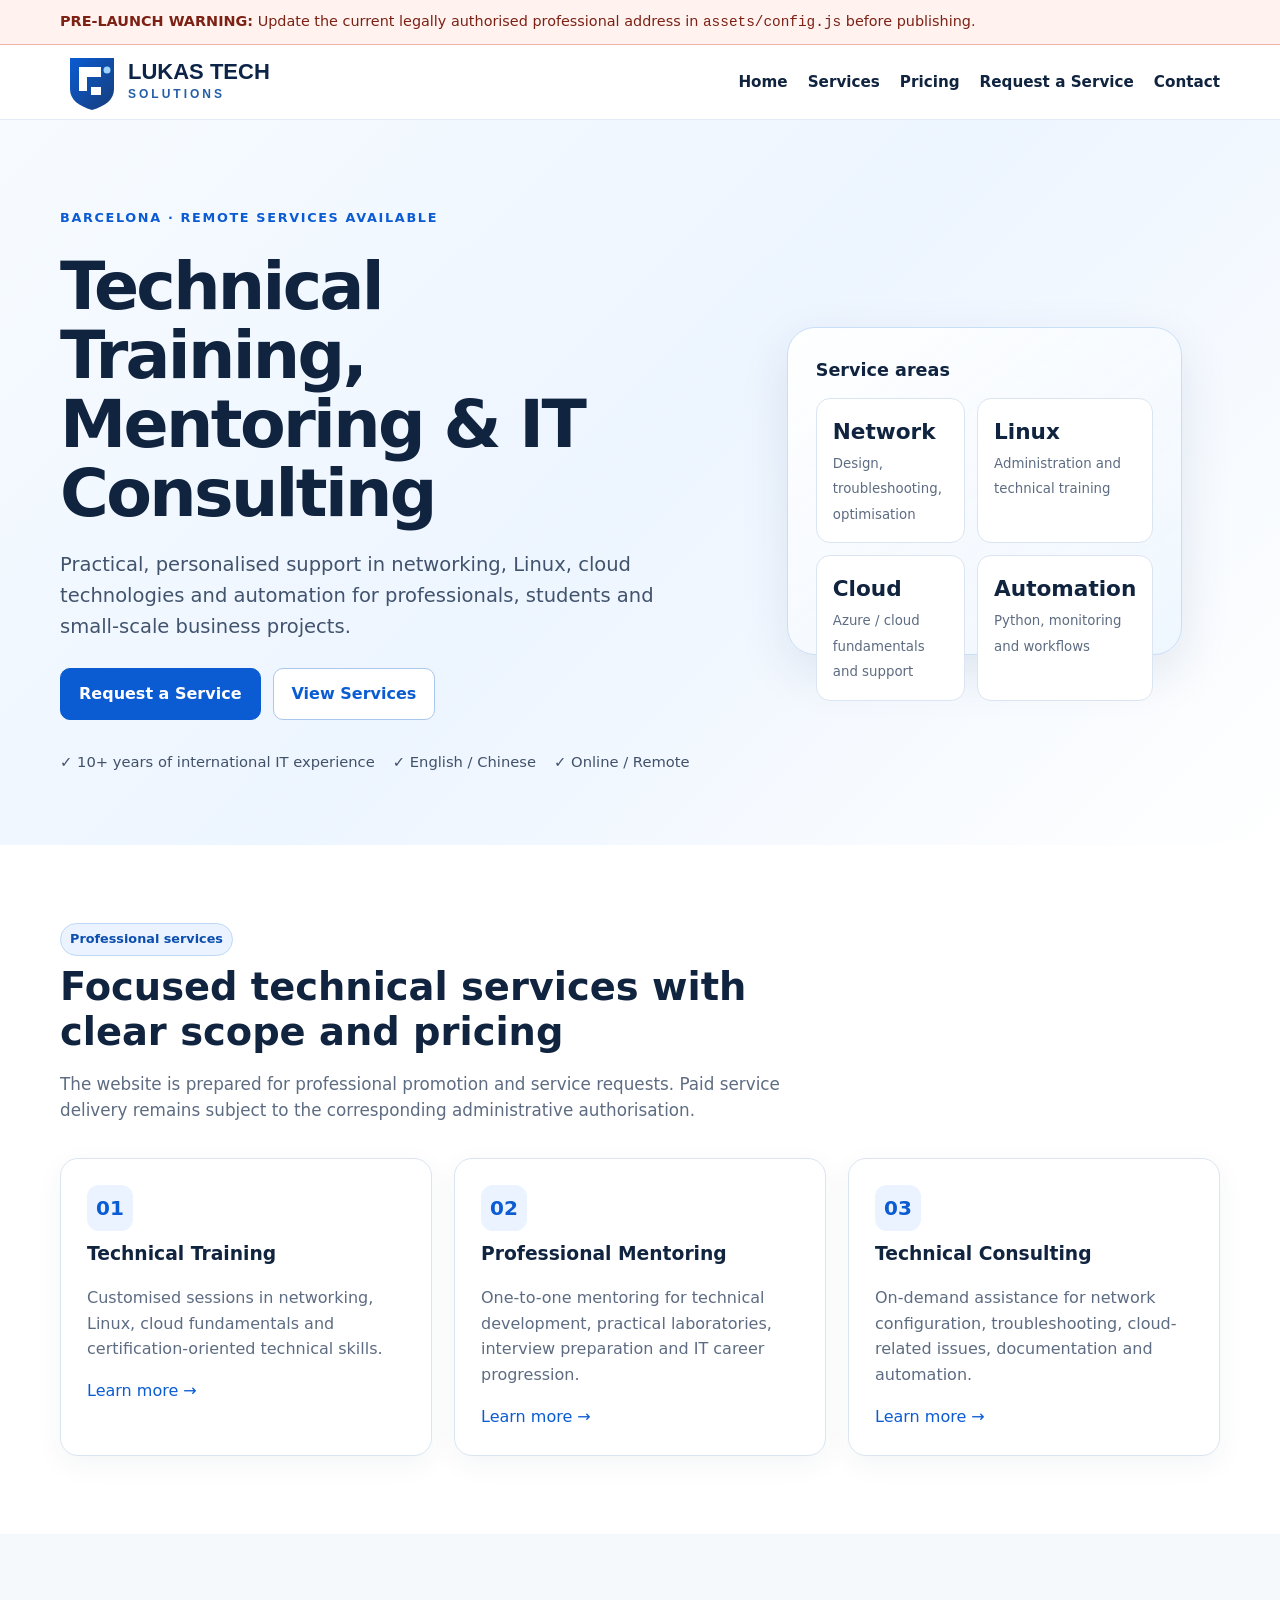
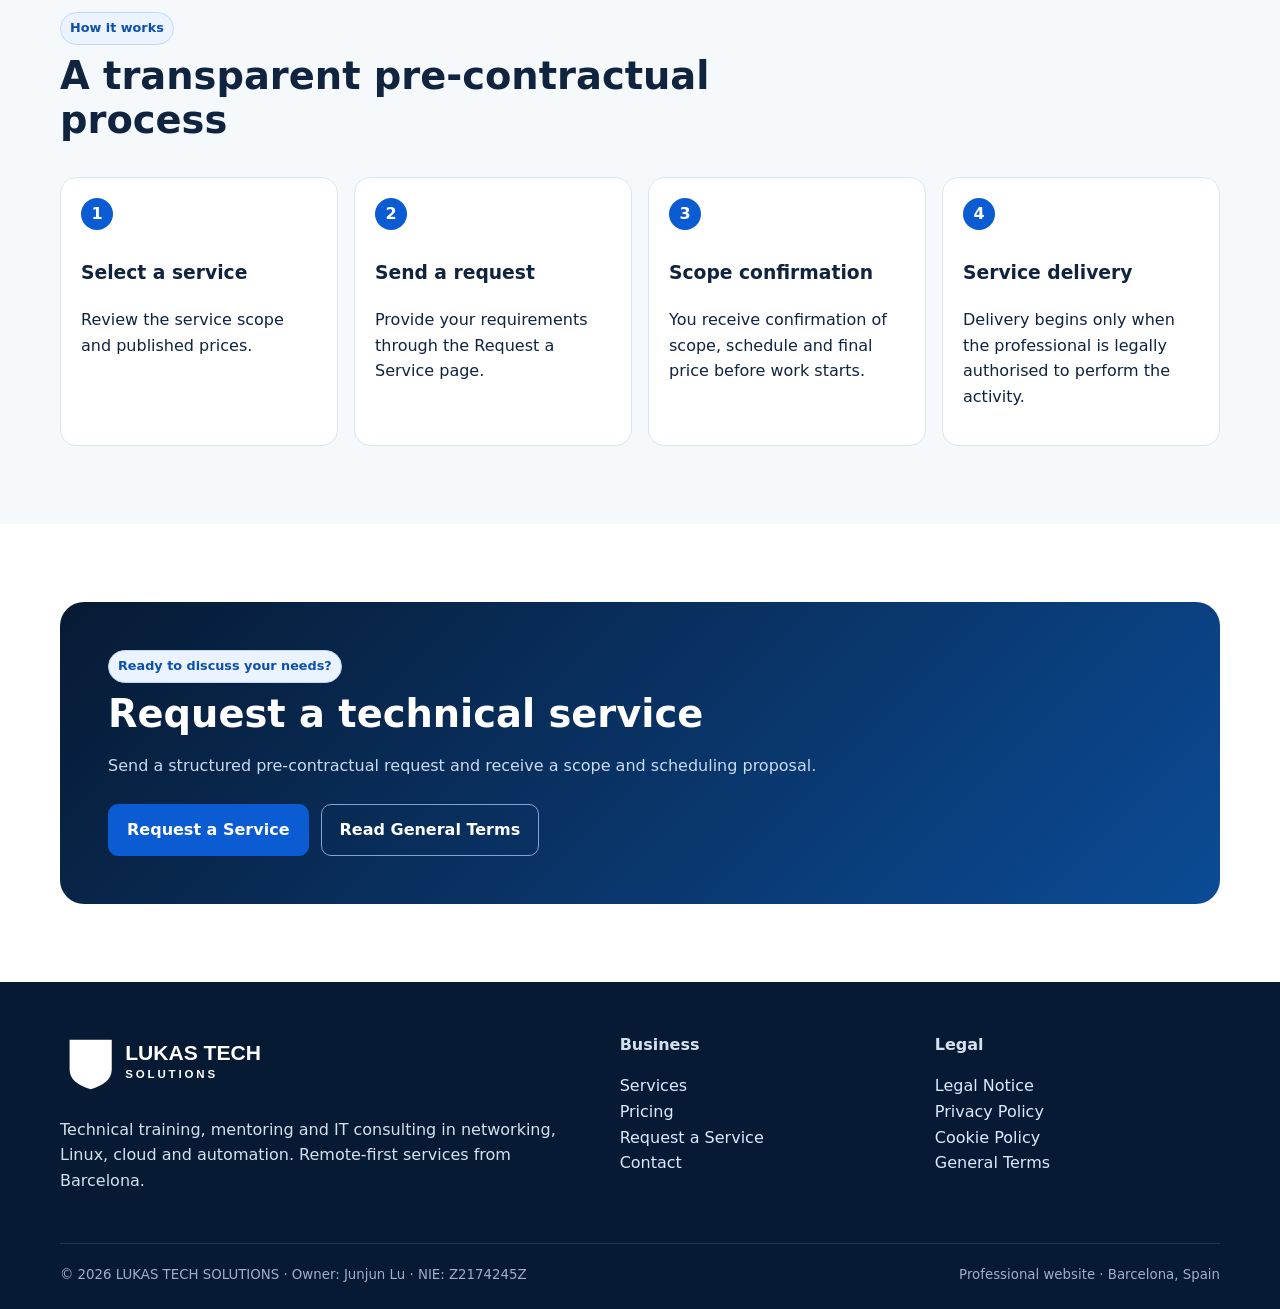
==== index.html @ c0e07ff3 "Add files via upload" ====
<!doctype html><html lang="en"><head><meta charset="utf-8"><meta name="viewport" content="width=device-width,initial-scale=1"><meta name="description" content="Lukas Tech Solutions — technical training, professional mentoring and IT consulting in networking, Linux, cloud and automation."><title>Lukas Tech Solutions</title><link rel="icon" href="assets/logo.svg"><link rel="stylesheet" href="assets/styles.css"><script defer src="assets/config.js"></script><script defer src="assets/site.js"></script></head><body><div id="config-warning" class="top-warning"><div class="container"><strong>PRE-LAUNCH WARNING:</strong> Update the current legally authorised professional address in <code>assets/config.js</code> before publishing.</div></div><header class="site-header"><div class="container nav"><a class="brand" href="index.html"><img src="assets/logo.svg" alt="Lukas Tech Solutions"></a><button class="menu-btn" aria-label="Open menu">☰</button><nav class="nav-links"><a href="index.html" aria-current="page">Home</a><a href="services.html">Services</a><a href="pricing.html">Pricing</a><a href="request-service.html">Request a Service</a><a href="contact.html">Contact</a></nav></div></header><main><section class="hero"><div class="container hero-grid"><div><div class="eyebrow">Barcelona · Remote services available</div><h1>Technical Training, Mentoring & IT Consulting</h1><p class="lead">Practical, personalised support in networking, Linux, cloud technologies and automation for professionals, students and small-scale business projects.</p><div class="actions"><a class="btn" href="request-service.html">Request a Service</a><a class="btn secondary" href="services.html">View Services</a></div><div class="trust-row"><span>✓ 10+ years of international IT experience</span><span>✓ English / Chinese</span><span>✓ Online / Remote</span></div></div><div class="hero-art"><div class="network"><h3>Service areas</h3><div class="dashboard"><div class="metric"><strong>Network</strong><small>Design, troubleshooting, optimisation</small></div><div class="metric"><strong>Linux</strong><small>Administration and technical training</small></div><div class="metric"><strong>Cloud</strong><small>Azure / cloud fundamentals and support</small></div><div class="metric"><strong>Automation</strong><small>Python, monitoring and workflows</small></div></div></div></div></div></section><section class="section"><div class="container"><div class="section-head"><span class="badge">Professional services</span><h2>Focused technical services with clear scope and pricing</h2><p>The website is prepared for professional promotion and service requests. Paid service delivery remains subject to the corresponding administrative authorisation.</p></div><div class="grid-3"><div class="card"><div class="icon">01</div><h3>Technical Training</h3><p>Customised sessions in networking, Linux, cloud fundamentals and certification-oriented technical skills.</p><a href="services.html#training">Learn more →</a></div><div class="card"><div class="icon">02</div><h3>Professional Mentoring</h3><p>One-to-one mentoring for technical development, practical laboratories, interview preparation and IT career progression.</p><a href="services.html#mentoring">Learn more →</a></div><div class="card"><div class="icon">03</div><h3>Technical Consulting</h3><p>On-demand assistance for network configuration, troubleshooting, cloud-related issues, documentation and automation.</p><a href="services.html#consulting">Learn more →</a></div></div></div></section><section class="section alt"><div class="container"><div class="section-head"><span class="badge">How it works</span><h2>A transparent pre-contractual process</h2></div><div class="process"><div class="step"><b>1</b><h3>Select a service</h3><p>Review the service scope and published prices.</p></div><div class="step"><b>2</b><h3>Send a request</h3><p>Provide your requirements through the Request a Service page.</p></div><div class="step"><b>3</b><h3>Scope confirmation</h3><p>You receive confirmation of scope, schedule and final price before work starts.</p></div><div class="step"><b>4</b><h3>Service delivery</h3><p>Delivery begins only when the professional is legally authorised to perform the activity.</p></div></div></div></section><section class="section"><div class="container"><div class="cta"><span class="badge">Ready to discuss your needs?</span><h2>Request a technical service</h2><p>Send a structured pre-contractual request and receive a scope and scheduling proposal.</p><div class="actions"><a class="btn" href="request-service.html">Request a Service</a><a class="btn secondary" href="terms.html">Read General Terms</a></div></div></div></section></main><footer class="site-footer"><div class="container"><div class="footer-grid"><div><img src="assets/logo.svg" alt="Lukas Tech Solutions" style="filter:brightness(0) invert(1);width:230px"><p>Technical training, mentoring and IT consulting in networking, Linux, cloud and automation. Remote-first services from Barcelona.</p></div><div><strong>Business</strong><p><a href="services.html">Services</a><br><a href="pricing.html">Pricing</a><br><a href="request-service.html">Request a Service</a><br><a href="contact.html">Contact</a></p></div><div><strong>Legal</strong><p><a href="legal-notice.html">Legal Notice</a><br><a href="privacy.html">Privacy Policy</a><br><a href="cookies.html">Cookie Policy</a><br><a href="terms.html">General Terms</a></p></div></div><div class="footer-bottom"><small>© <span data-year></span> LUKAS TECH SOLUTIONS · Owner: <span data-config="ownerName"></span> · NIE: <span data-config="nie"></span></small><small>Professional website · Barcelona, Spain</small></div></div></footer></body></html>
---- assets/styles.css ----
:root{--navy:#071a33;--blue:#0b5bd3;--blue2:#1d78ea;--ink:#10233f;--muted:#5d6c82;--line:#dbe5f1;--bg:#f6f9fc;--white:#fff;--ok:#0c7c59;--warn:#a13120;--shadow:0 18px 50px rgba(18,51,88,.10)}*{box-sizing:border-box}html{scroll-behavior:smooth}body{margin:0;font-family:Inter,ui-sans-serif,system-ui,-apple-system,BlinkMacSystemFont,"Segoe UI",sans-serif;color:var(--ink);background:var(--white);line-height:1.6}a{color:var(--blue);text-decoration:none}a:hover{text-decoration:underline}.container{width:min(1160px,92vw);margin:auto}.top-warning{display:none;background:#fff2ef;color:#7c2114;border-bottom:1px solid #f1b4a9;padding:10px 0;font-size:.9rem}.top-warning.show{display:block}.site-header{position:sticky;top:0;z-index:20;background:rgba(255,255,255,.95);backdrop-filter:blur(12px);border-bottom:1px solid rgba(219,229,241,.8)}.nav{height:74px;display:flex;align-items:center;justify-content:space-between;gap:24px}.brand img{width:240px;max-width:56vw;display:block}.nav-links{display:flex;align-items:center;gap:20px;font-size:.95rem;font-weight:700}.nav-links a{color:var(--ink)}.nav-links .btn{color:white}.menu-btn{display:none;border:0;background:none;font-size:1.5rem}.btn{display:inline-flex;align-items:center;justify-content:center;gap:8px;padding:12px 18px;border-radius:10px;background:var(--blue);color:#fff;font-weight:800;border:1px solid var(--blue);cursor:pointer;text-decoration:none}.btn:hover{background:#0848a8;text-decoration:none}.btn.secondary{background:#fff;color:var(--blue);border-color:#aac7ed}.hero{background:linear-gradient(135deg,#f7fbff 0%,#edf5ff 50%,#fff 100%);padding:88px 0 72px;overflow:hidden}.hero-grid{display:grid;grid-template-columns:1.15fr .85fr;align-items:center;gap:52px}.eyebrow{font-weight:800;color:var(--blue);text-transform:uppercase;letter-spacing:.13em;font-size:.8rem}.hero h1{font-size:clamp(2.5rem,5.2vw,4.5rem);line-height:1.04;margin:.35em 0 .3em;letter-spacing:-.04em}.hero p.lead{font-size:1.22rem;color:#41536d;max-width:760px}.actions{display:flex;gap:12px;flex-wrap:wrap;margin-top:26px}.trust-row{display:flex;flex-wrap:wrap;gap:18px;margin-top:30px;color:#40516a;font-size:.92rem}.trust-row span{display:flex;align-items:center;gap:7px}.hero-art{min-height:390px;position:relative}.orb{position:absolute;inset:4% 4% 4% 4%;border-radius:50%;background:radial-gradient(circle at 35% 30%,#fff 0 8%,#a8d1ff 9% 19%,#4b98ef 20% 31%,#133f78 32% 33%,transparent 34%),radial-gradient(circle at 58% 55%,rgba(11,91,211,.35),rgba(11,91,211,.05) 50%,transparent 70%);filter:drop-shadow(0 24px 35px rgba(20,78,145,.2))}.network{position:absolute;inset:8%;border:1px solid #c9def8;border-radius:28px;background:linear-gradient(145deg,rgba(255,255,255,.96),rgba(238,246,255,.88));box-shadow:var(--shadow);padding:28px}.network h3{margin:0 0 14px;font-size:1.1rem}.network .dashboard{display:grid;grid-template-columns:repeat(2,1fr);gap:12px}.metric{background:white;border:1px solid var(--line);padding:16px;border-radius:14px}.metric strong{font-size:1.35rem;display:block}.metric small{color:var(--muted)}.section{padding:78px 0}.section.alt{background:var(--bg)}.section-head{max-width:760px;margin-bottom:34px}.section h2{font-size:clamp(1.9rem,3vw,2.8rem);line-height:1.15;margin:.25em 0}.section-head p{color:var(--muted);font-size:1.05rem}.grid-3{display:grid;grid-template-columns:repeat(3,1fr);gap:22px}.card{background:white;border:1px solid var(--line);border-radius:18px;padding:26px;box-shadow:0 8px 28px rgba(18,51,88,.05)}.card h3{margin:8px 0}.card p{color:var(--muted)}.icon{width:46px;height:46px;border-radius:12px;display:grid;place-items:center;background:#eaf3ff;color:var(--blue);font-weight:900;font-size:1.25rem}.checklist{padding:0;margin:14px 0 0;list-style:none}.checklist li{margin:7px 0;padding-left:22px;position:relative}.checklist li:before{content:"✓";position:absolute;left:0;color:var(--ok);font-weight:900}.pricing{display:grid;grid-template-columns:repeat(4,1fr);gap:18px}.price-card{border:1px solid var(--line);border-radius:18px;padding:24px;background:#fff}.price{font-size:2rem;font-weight:900;color:var(--navy)}.price small{font-size:.85rem;color:var(--muted)}.notice{border-left:4px solid var(--blue);background:#eef6ff;padding:18px 20px;border-radius:8px;color:#27415f}.process{display:grid;grid-template-columns:repeat(4,1fr);gap:16px}.step{padding:20px;border:1px solid var(--line);border-radius:16px;background:#fff}.step b{display:inline-grid;width:32px;height:32px;border-radius:50%;place-items:center;background:var(--blue);color:#fff;margin-bottom:10px}.cta{background:linear-gradient(135deg,#071a33,#0b4b96);color:#fff;border-radius:24px;padding:48px}.cta p{color:#c9dbef}.cta .btn.secondary{background:transparent;color:white;border-color:#7da6d3}.page-hero{padding:64px 0 36px;background:#f6f9fc;border-bottom:1px solid var(--line)}.page-hero h1{font-size:clamp(2.2rem,4vw,3.5rem);margin:.2em 0}.page-hero p{max-width:850px;color:var(--muted)}.content{padding:48px 0 78px}.content h2{margin-top:2rem}.legal{max-width:880px}.legal h2{font-size:1.35rem}.legal p,.legal li{color:#34465d}.form-card{max-width:820px;background:#fff;border:1px solid var(--line);border-radius:20px;padding:30px;box-shadow:var(--shadow)}.form-grid{display:grid;grid-template-columns:1fr 1fr;gap:18px}.field{display:flex;flex-direction:column;gap:7px}.field.full{grid-column:1/-1}.field label{font-weight:800}.field input,.field select,.field textarea{font:inherit;border:1px solid #b9c7d8;border-radius:10px;padding:12px 13px;background:#fff}.field textarea{min-height:150px;resize:vertical}.consent{display:flex;gap:10px;align-items:flex-start;margin:12px 0}.consent input{margin-top:5px;transform:scale(1.15)}.form-status{margin-top:14px;font-weight:700}.site-footer{background:#071a33;color:#d5e0ed;padding:50px 0 24px}.footer-grid{display:grid;grid-template-columns:1.3fr .7fr .7fr;gap:30px}.site-footer a{color:#dbeaff}.site-footer small{color:#9eb0c6}.footer-bottom{border-top:1px solid #183857;margin-top:34px;padding-top:20px;display:flex;justify-content:space-between;gap:20px;flex-wrap:wrap}.badge{display:inline-block;background:#eaf3ff;color:#0c4fae;border:1px solid #bdd8f8;padding:5px 9px;border-radius:999px;font-weight:800;font-size:.8rem}.table-wrap{overflow:auto}.terms-table{width:100%;border-collapse:collapse}.terms-table th,.terms-table td{padding:12px;border-bottom:1px solid var(--line);text-align:left}.terms-table th{width:220px;color:#40516a}.contact-list{display:grid;gap:12px}.contact-item{padding:16px;border:1px solid var(--line);border-radius:12px;background:#fff}.muted{color:var(--muted)}@media(max-width:920px){.nav-links{display:none;position:absolute;top:74px;left:0;right:0;background:white;padding:20px 4vw;border-bottom:1px solid var(--line);flex-direction:column;align-items:flex-start}.nav-links.open{display:flex}.menu-btn{display:block}.hero-grid,.grid-3,.pricing,.process,.footer-grid{grid-template-columns:1fr 1fr}.hero-art{min-height:330px}}@media(max-width:620px){.hero{padding-top:58px}.hero-grid,.grid-3,.pricing,.process,.footer-grid,.form-grid{grid-template-columns:1fr}.field.full{grid-column:auto}.network{inset:2%;padding:18px}.hero-art{min-height:310px}.cta{padding:30px}.brand img{width:210px}}
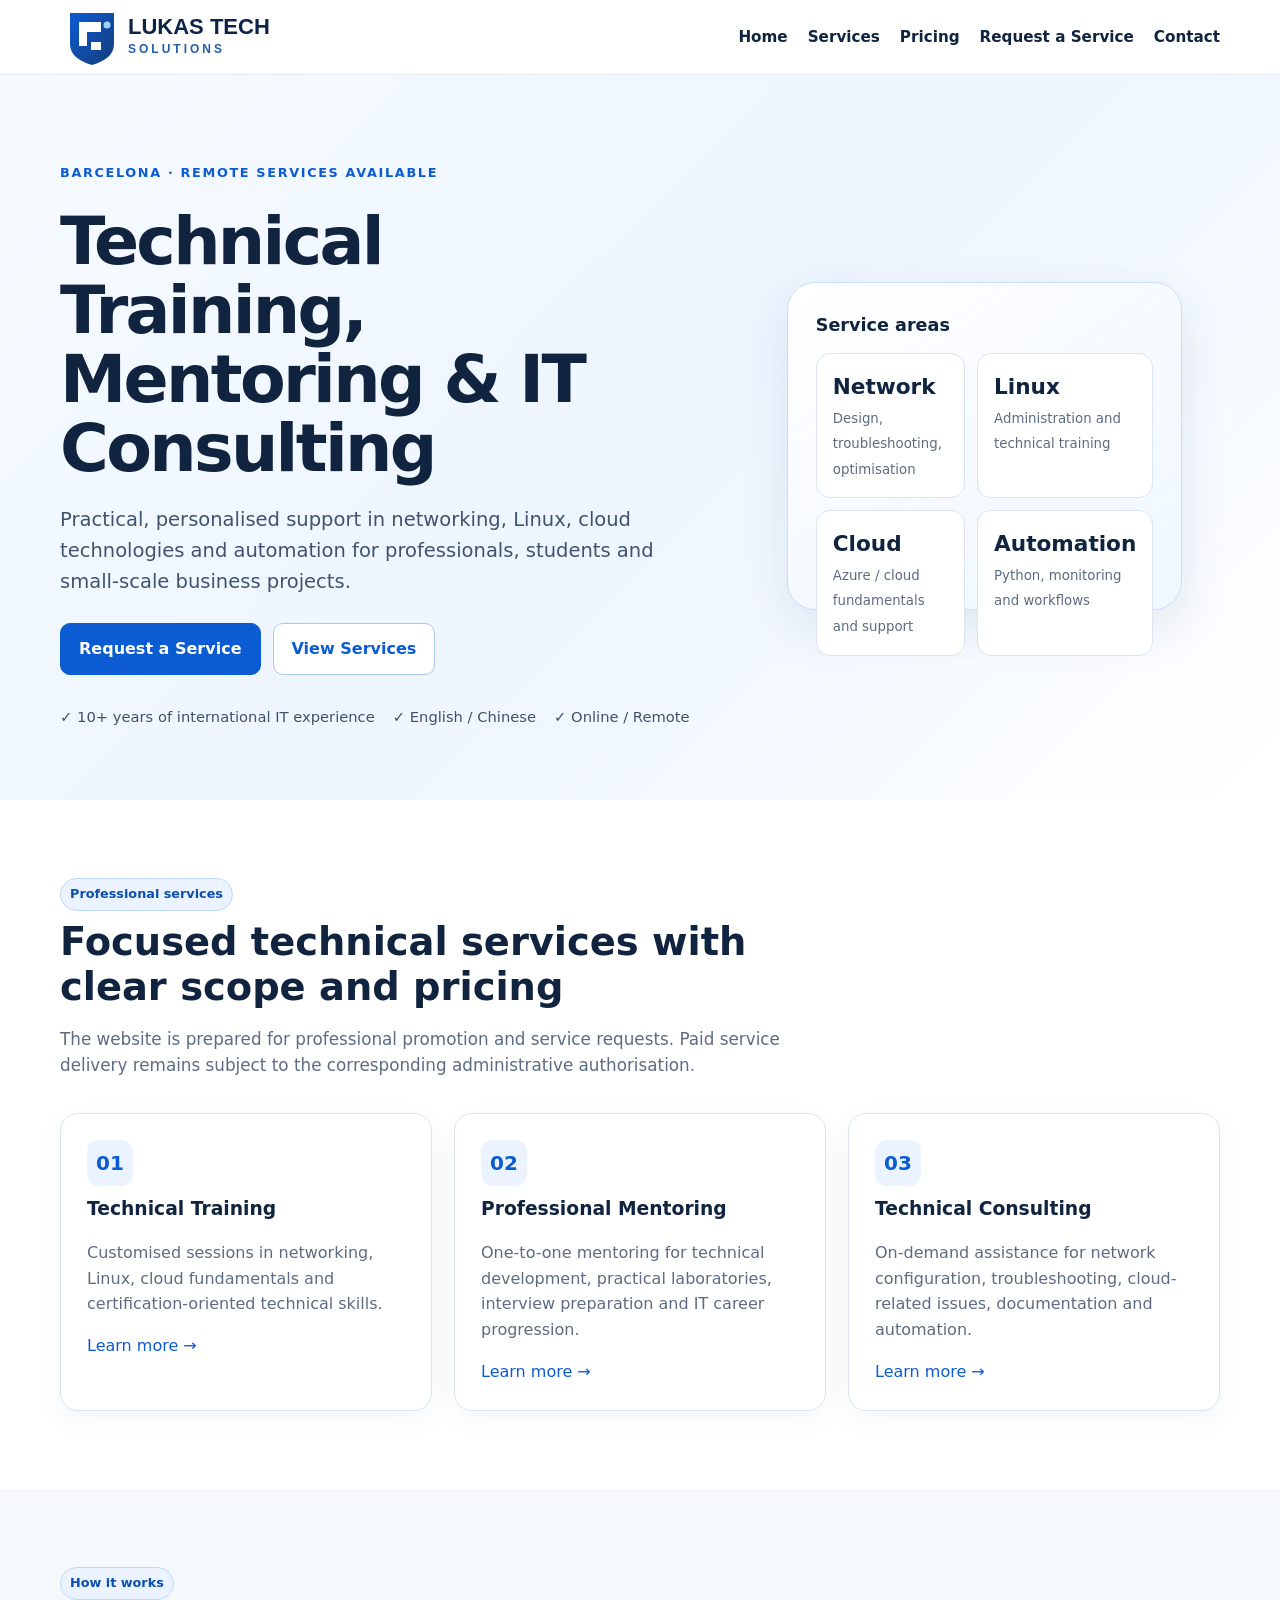
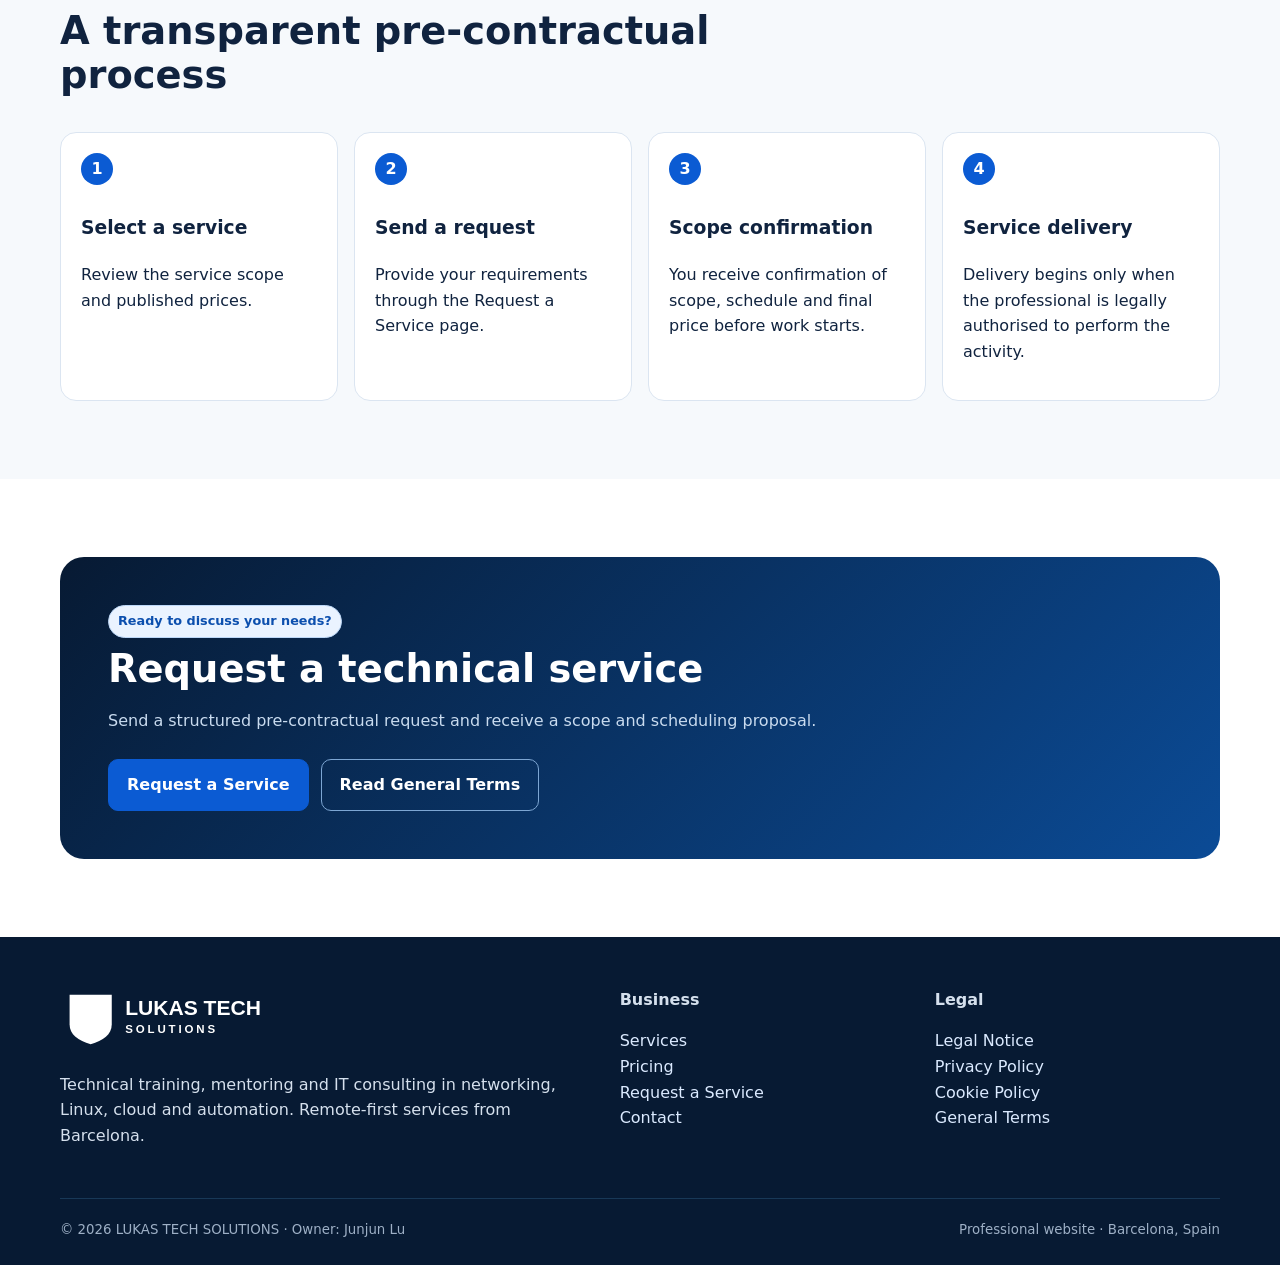
==== commit a81370bf: "Fix HTML encoding issues in index.html" ====
--- a/index.html
+++ b/index.html
@@ -1 +1 @@
-<!doctype html><html lang="en"><head><meta charset="utf-8"><meta name="viewport" content="width=device-width,initial-scale=1"><meta name="description" content="Lukas Tech Solutions — technical training, professional mentoring and IT consulting in networking, Linux, cloud and automation."><title>Lukas Tech Solutions</title><link rel="icon" href="assets/logo.svg"><link rel="stylesheet" href="assets/styles.css"><script defer src="assets/config.js"></script><script defer src="assets/site.js"></script></head><body><div id="config-warning" class="top-warning"><div class="container"><strong>PRE-LAUNCH WARNING:</strong> Update the current legally authorised professional address in <code>assets/config.js</code> before publishing.</div></div><header class="site-header"><div class="container nav"><a class="brand" href="index.html"><img src="assets/logo.svg" alt="Lukas Tech Solutions"></a><button class="menu-btn" aria-label="Open menu">☰</button><nav class="nav-links"><a href="index.html" aria-current="page">Home</a><a href="services.html">Services</a><a href="pricing.html">Pricing</a><a href="request-service.html">Request a Service</a><a href="contact.html">Contact</a></nav></div></header><main><section class="hero"><div class="container hero-grid"><div><div class="eyebrow">Barcelona · Remote services available</div><h1>Technical Training, Mentoring & IT Consulting</h1><p class="lead">Practical, personalised support in networking, Linux, cloud technologies and automation for professionals, students and small-scale business projects.</p><div class="actions"><a class="btn" href="request-service.html">Request a Service</a><a class="btn secondary" href="services.html">View Services</a></div><div class="trust-row"><span>✓ 10+ years of international IT experience</span><span>✓ English / Chinese</span><span>✓ Online / Remote</span></div></div><div class="hero-art"><div class="network"><h3>Service areas</h3><div class="dashboard"><div class="metric"><strong>Network</strong><small>Design, troubleshooting, optimisation</small></div><div class="metric"><strong>Linux</strong><small>Administration and technical training</small></div><div class="metric"><strong>Cloud</strong><small>Azure / cloud fundamentals and support</small></div><div class="metric"><strong>Automation</strong><small>Python, monitoring and workflows</small></div></div></div></div></div></section><section class="section"><div class="container"><div class="section-head"><span class="badge">Professional services</span><h2>Focused technical services with clear scope and pricing</h2><p>The website is prepared for professional promotion and service requests. Paid service delivery remains subject to the corresponding administrative authorisation.</p></div><div class="grid-3"><div class="card"><div class="icon">01</div><h3>Technical Training</h3><p>Customised sessions in networking, Linux, cloud fundamentals and certification-oriented technical skills.</p><a href="services.html#training">Learn more →</a></div><div class="card"><div class="icon">02</div><h3>Professional Mentoring</h3><p>One-to-one mentoring for technical development, practical laboratories, interview preparation and IT career progression.</p><a href="services.html#mentoring">Learn more →</a></div><div class="card"><div class="icon">03</div><h3>Technical Consulting</h3><p>On-demand assistance for network configuration, troubleshooting, cloud-related issues, documentation and automation.</p><a href="services.html#consulting">Learn more →</a></div></div></div></section><section class="section alt"><div class="container"><div class="section-head"><span class="badge">How it works</span><h2>A transparent pre-contractual process</h2></div><div class="process"><div class="step"><b>1</b><h3>Select a service</h3><p>Review the service scope and published prices.</p></div><div class="step"><b>2</b><h3>Send a request</h3><p>Provide your requirements through the Request a Service page.</p></div><div class="step"><b>3</b><h3>Scope confirmation</h3><p>You receive confirmation of scope, schedule and final price before work starts.</p></div><div class="step"><b>4</b><h3>Service delivery</h3><p>Delivery begins only when the professional is legally authorised to perform the activity.</p></div></div></div></section><section class="section"><div class="container"><div class="cta"><span class="badge">Ready to discuss your needs?</span><h2>Request a technical service</h2><p>Send a structured pre-contractual request and receive a scope and scheduling proposal.</p><div class="actions"><a class="btn" href="request-service.html">Request a Service</a><a class="btn secondary" href="terms.html">Read General Terms</a></div></div></div></section></main><footer class="site-footer"><div class="container"><div class="footer-grid"><div><img src="assets/logo.svg" alt="Lukas Tech Solutions" style="filter:brightness(0) invert(1);width:230px"><p>Technical training, mentoring and IT consulting in networking, Linux, cloud and automation. Remote-first services from Barcelona.</p></div><div><strong>Business</strong><p><a href="services.html">Services</a><br><a href="pricing.html">Pricing</a><br><a href="request-service.html">Request a Service</a><br><a href="contact.html">Contact</a></p></div><div><strong>Legal</strong><p><a href="legal-notice.html">Legal Notice</a><br><a href="privacy.html">Privacy Policy</a><br><a href="cookies.html">Cookie Policy</a><br><a href="terms.html">General Terms</a></p></div></div><div class="footer-bottom"><small>© <span data-year></span> LUKAS TECH SOLUTIONS · Owner: <span data-config="ownerName"></span> · NIE: <span data-config="nie"></span></small><small>Professional website · Barcelona, Spain</small></div></div></footer></body></html>+<!doctype html><html lang="en"><head><meta charset="utf-8"><meta name="viewport" content="width=device-width,initial-scale=1"><meta name="description" content="Lukas Tech Solutions — technical training, professional mentoring and IT consulting in networking, Linux, cloud and automation."><title>Lukas Tech Solutions</title><link rel="icon" href="assets/logo.svg"><link rel="stylesheet" href="assets/styles.css"><script defer src="assets/config.js"></script><script defer src="assets/site.js"></script></head><body><div id="config-warning" class="top-warning"><div class="container"><strong>PRE-LAUNCH WARNING:</strong> Update the current legally authorised professional address in <code>assets/config.js</code> before publishing.</div></div><header class="site-header"><div class="container nav"><a class="brand" href="index.html"><img src="assets/logo.svg" alt="Lukas Tech Solutions"></a><button class="menu-btn" aria-label="Open menu">☰</button><nav class="nav-links"><a href="index.html" aria-current="page">Home</a><a href="services.html">Services</a><a href="pricing.html">Pricing</a><a href="request-service.html">Request a Service</a><a href="contact.html">Contact</a></nav></div></header><main><section class="hero"><div class="container hero-grid"><div><div class="eyebrow">Barcelona · Remote services available</div><h1>Technical Training, Mentoring & IT Consulting</h1><p class="lead">Practical, personalised support in networking, Linux, cloud technologies and automation for professionals, students and small-scale business projects.</p><div class="actions"><a class="btn" href="request-service.html">Request a Service</a><a class="btn secondary" href="services.html">View Services</a></div><div class="trust-row"><span>✓ 10+ years of international IT experience</span><span>✓ English / Chinese</span><span>✓ Online / Remote</span></div></div><div class="hero-art"><div class="network"><h3>Service areas</h3><div class="dashboard"><div class="metric"><strong>Network</strong><small>Design, troubleshooting, optimisation</small></div><div class="metric"><strong>Linux</strong><small>Administration and technical training</small></div><div class="metric"><strong>Cloud</strong><small>Azure / cloud fundamentals and support</small></div><div class="metric"><strong>Automation</strong><small>Python, monitoring and workflows</small></div></div></div></div></div></section><section class="section"><div class="container"><div class="section-head"><span class="badge">Professional services</span><h2>Focused technical services with clear scope and pricing</h2><p>The website is prepared for professional promotion and service requests. Paid service delivery remains subject to the corresponding administrative authorisation.</p></div><div class="grid-3"><div class="card"><div class="icon">01</div><h3>Technical Training</h3><p>Customised sessions in networking, Linux, cloud fundamentals and certification-oriented technical skills.</p><a href="services.html#training">Learn more →</a></div><div class="card"><div class="icon">02</div><h3>Professional Mentoring</h3><p>One-to-one mentoring for technical development, practical laboratories, interview preparation and IT career progression.</p><a href="services.html#mentoring">Learn more →</a></div><div class="card"><div class="icon">03</div><h3>Technical Consulting</h3><p>On-demand assistance for network configuration, troubleshooting, cloud-related issues, documentation and automation.</p><a href="services.html#consulting">Learn more →</a></div></div></div></section><section class="section alt"><div class="container"><div class="section-head"><span class="badge">How it works</span><h2>A transparent pre-contractual process</h2></div><div class="process"><div class="step"><b>1</b><h3>Select a service</h3><p>Review the service scope and published prices.</p></div><div class="step"><b>2</b><h3>Send a request</h3><p>Provide your requirements through the Request a Service page.</p></div><div class="step"><b>3</b><h3>Scope confirmation</h3><p>You receive confirmation of scope, schedule and final price before work starts.</p></div><div class="step"><b>4</b><h3>Service delivery</h3><p>Delivery begins only when the professional is legally authorised to perform the activity.</p></div></div></div></section><section class="section"><div class="container"><div class="cta"><span class="badge">Ready to discuss your needs?</span><h2>Request a technical service</h2><p>Send a structured pre-contractual request and receive a scope and scheduling proposal.</p><div class="actions"><a class="btn" href="request-service.html">Request a Service</a><a class="btn secondary" href="terms.html">Read General Terms</a></div></div></div></section></main><footer class="site-footer"><div class="container"><div class="footer-grid"><div><img src="assets/logo.svg" alt="Lukas Tech Solutions" style="filter:brightness(0) invert(1);width:230px"><p>Technical training, mentoring and IT consulting in networking, Linux, cloud and automation. Remote-first services from Barcelona.</p></div><div><strong>Business</strong><p><a href="services.html">Services</a><br><a href="pricing.html">Pricing</a><br><a href="request-service.html">Request a Service</a><br><a href="contact.html">Contact</a></p></div><div><strong>Legal</strong><p><a href="legal-notice.html">Legal Notice</a><br><a href="privacy.html">Privacy Policy</a><br><a href="cookies.html">Cookie Policy</a><br><a href="terms.html">General Terms</a></p></div></div><div class="footer-bottom"><small>© <span data-year></span> LUKAS TECH SOLUTIONS · Owner: <span data-config="ownerName"></span> </small><small>Professional website · Barcelona, Spain</small></div></div></footer></body></html>
